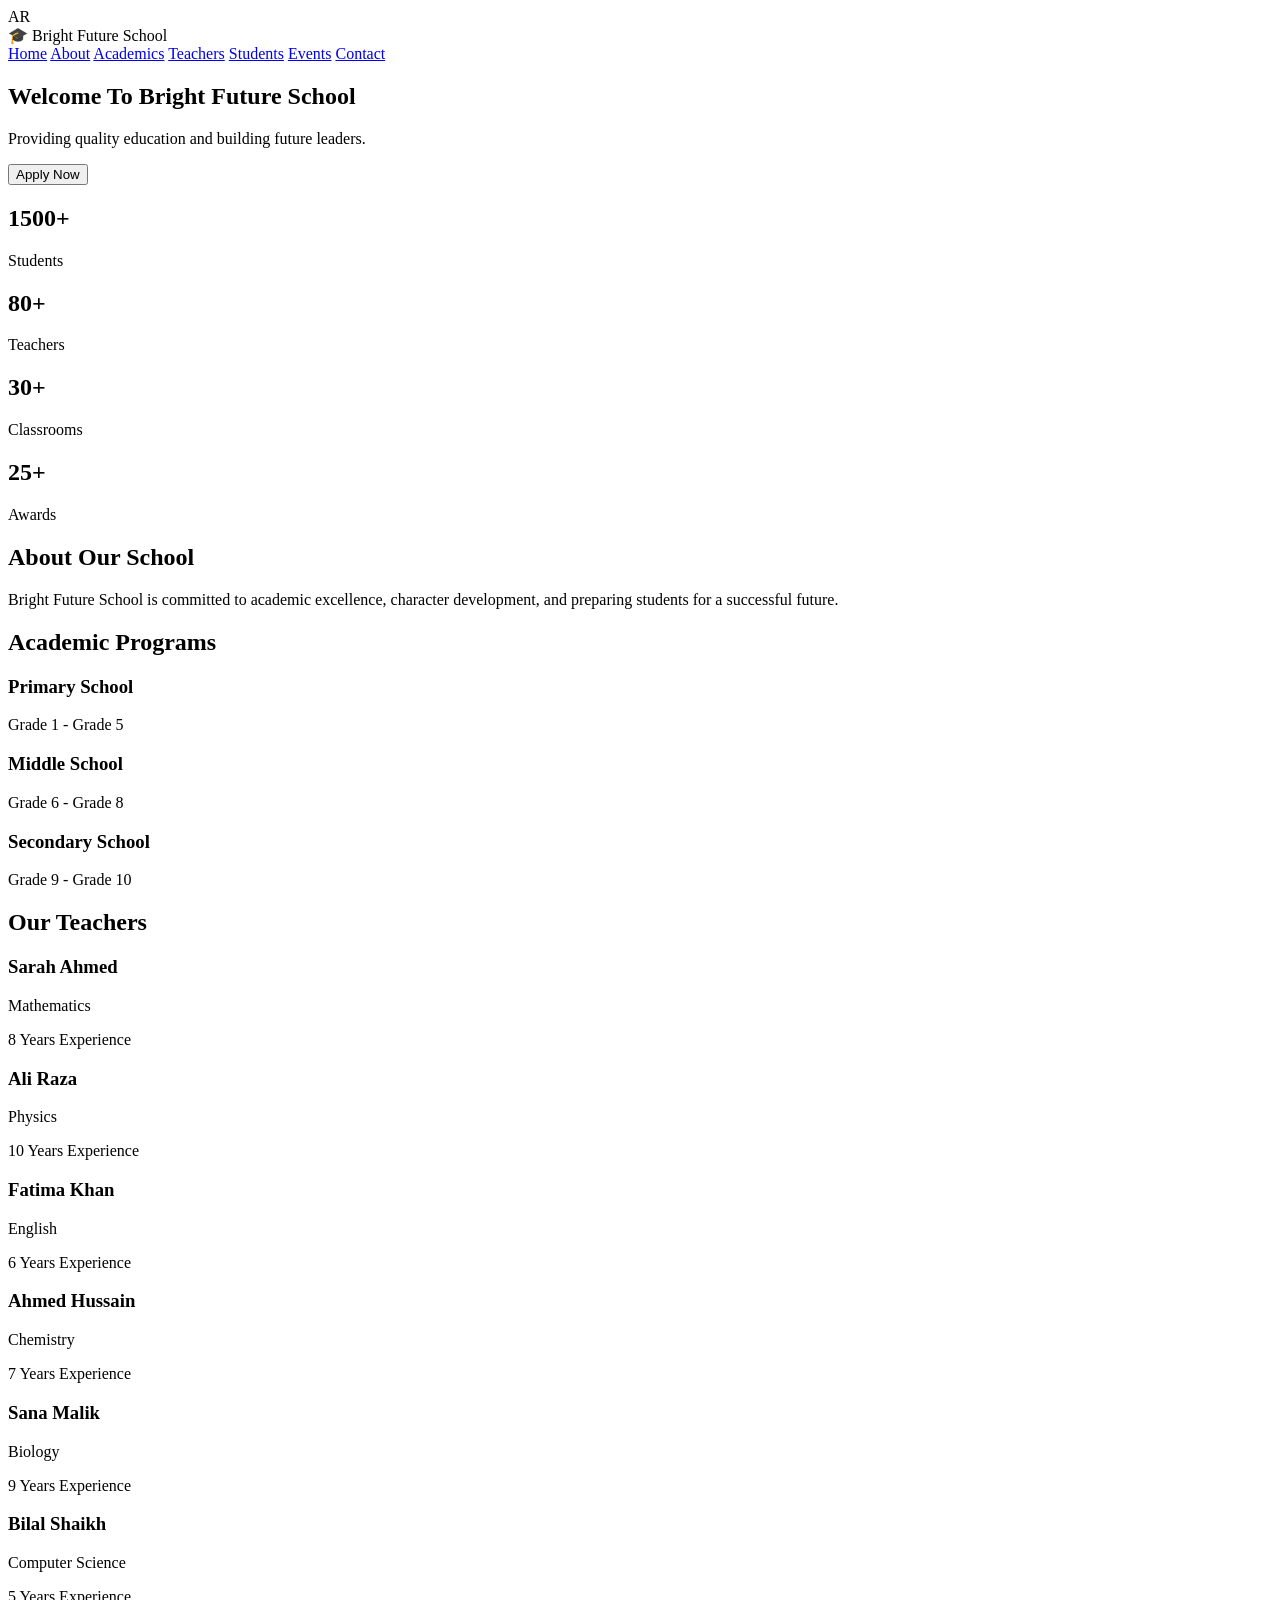
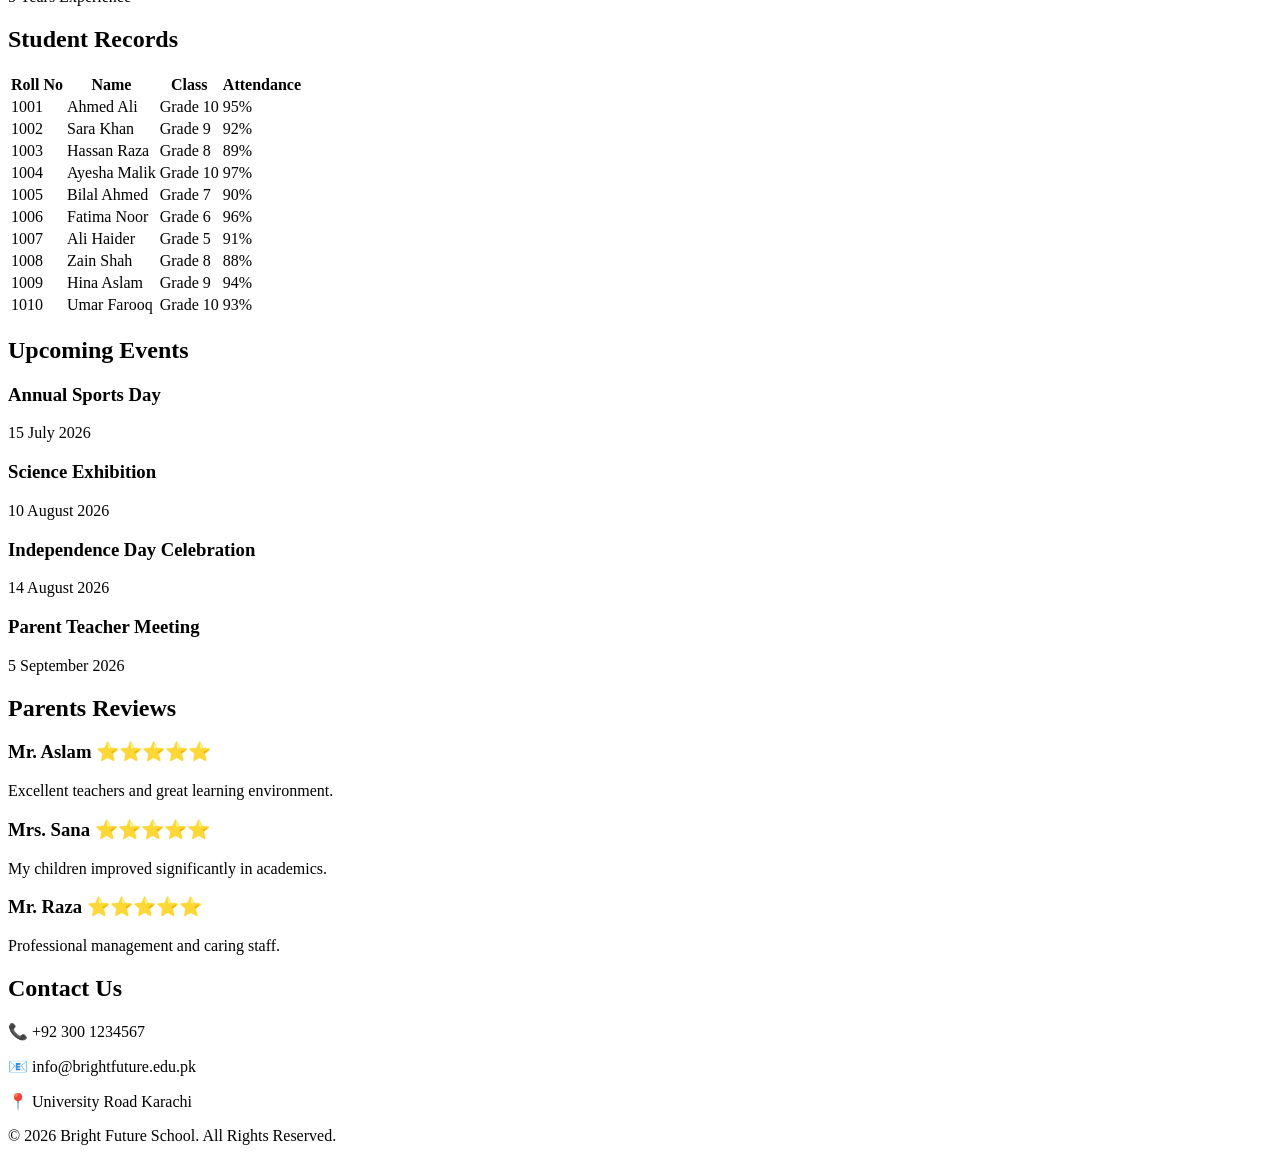
==== index.html @ 13b85ccb "Add main index.html file with organized structure" ====
<!DOCTYPE html>
<html lang="en">
<head>
  <meta charset="UTF-8">
  <meta name="viewport" content="width=device-width, initial-scale=1.0">
  <title>Bright Future School</title>
  <link href="https://fonts.googleapis.com/css2?family=Poppins:wght@300;400;500;600;700&display=swap" rel="stylesheet">
  <link rel="stylesheet" href="css/style.css">
</head>
<body>

  <!-- SPLASH SCREEN -->
  <div id="splash-screen">
    <div class="logo">AR</div>
    <!-- LOADING BAR -->
    <div class="loader">
      <div class="progress"></div>
    </div>
  </div>

  <!-- HEADER -->
  <header class="header">
    <div class="logo">🎓 Bright Future School</div>
    <nav class="navbar">
      <a href="#home">Home</a>
      <a href="#about">About</a>
      <a href="#courses">Academics</a>
      <a href="#teachers">Teachers</a>
      <a href="#students">Students</a>
      <a href="#events">Events</a>
      <a href="#contact">Contact</a>
    </nav>
  </header>

  <!-- HERO SECTION -->
  <section class="hero" id="home">
    <div class="hero-content">
      <h1>Welcome To Bright Future School</h1>
      <p>Providing quality education and building future leaders.</p>
      <button>Apply Now</button>
    </div>
  </section>

  <!-- STATS -->
  <section class="stats">
    <div class="stat-card">
      <h2>1500+</h2>
      <p>Students</p>
    </div>
    <div class="stat-card">
      <h2>80+</h2>
      <p>Teachers</p>
    </div>
    <div class="stat-card">
      <h2>30+</h2>
      <p>Classrooms</p>
    </div>
    <div class="stat-card">
      <h2>25+</h2>
      <p>Awards</p>
    </div>
  </section>

  <!-- ABOUT -->
  <section class="about" id="about">
    <h2>About Our School</h2>
    <p>
      Bright Future School is committed to academic excellence, character development,
      and preparing students for a successful future.
    </p>
  </section>

  <!-- COURSES -->
  <section class="courses" id="courses">
    <h2>Academic Programs</h2>
    <div class="course-grid">
      <div class="course-card">
        <h3>Primary School</h3>
        <p>Grade 1 - Grade 5</p>
      </div>
      <div class="course-card">
        <h3>Middle School</h3>
        <p>Grade 6 - Grade 8</p>
      </div>
      <div class="course-card">
        <h3>Secondary School</h3>
        <p>Grade 9 - Grade 10</p>
      </div>
    </div>
  </section>

  <!-- TEACHERS -->
  <section class="teachers" id="teachers">
    <h2>Our Teachers</h2>
    <div class="teacher-grid">
      <div class="teacher-card">
        <h3>Sarah Ahmed</h3>
        <p>Mathematics</p>
        <p>8 Years Experience</p>
      </div>
      <div class="teacher-card">
        <h3>Ali Raza</h3>
        <p>Physics</p>
        <p>10 Years Experience</p>
      </div>
      <div class="teacher-card">
        <h3>Fatima Khan</h3>
        <p>English</p>
        <p>6 Years Experience</p>
      </div>
      <div class="teacher-card">
        <h3>Ahmed Hussain</h3>
        <p>Chemistry</p>
        <p>7 Years Experience</p>
      </div>
      <div class="teacher-card">
        <h3>Sana Malik</h3>
        <p>Biology</p>
        <p>9 Years Experience</p>
      </div>
      <div class="teacher-card">
        <h3>Bilal Shaikh</h3>
        <p>Computer Science</p>
        <p>5 Years Experience</p>
      </div>
    </div>
  </section>

  <!-- STUDENTS -->
  <section class="students" id="students">
    <h2>Student Records</h2>
    <table>
      <tr>
        <th>Roll No</th>
        <th>Name</th>
        <th>Class</th>
        <th>Attendance</th>
      </tr>
      <tr>
        <td>1001</td>
        <td>Ahmed Ali</td>
        <td>Grade 10</td>
        <td>95%</td>
      </tr>
      <tr>
        <td>1002</td>
        <td>Sara Khan</td>
        <td>Grade 9</td>
        <td>92%</td>
      </tr>
      <tr>
        <td>1003</td>
        <td>Hassan Raza</td>
        <td>Grade 8</td>
        <td>89%</td>
      </tr>
      <tr>
        <td>1004</td>
        <td>Ayesha Malik</td>
        <td>Grade 10</td>
        <td>97%</td>
      </tr>
      <tr>
        <td>1005</td>
        <td>Bilal Ahmed</td>
        <td>Grade 7</td>
        <td>90%</td>
      </tr>
      <tr>
        <td>1006</td>
        <td>Fatima Noor</td>
        <td>Grade 6</td>
        <td>96%</td>
      </tr>
      <tr>
        <td>1007</td>
        <td>Ali Haider</td>
        <td>Grade 5</td>
        <td>91%</td>
      </tr>
      <tr>
        <td>1008</td>
        <td>Zain Shah</td>
        <td>Grade 8</td>
        <td>88%</td>
      </tr>
      <tr>
        <td>1009</td>
        <td>Hina Aslam</td>
        <td>Grade 9</td>
        <td>94%</td>
      </tr>
      <tr>
        <td>1010</td>
        <td>Umar Farooq</td>
        <td>Grade 10</td>
        <td>93%</td>
      </tr>
    </table>
  </section>

  <!-- EVENTS -->
  <section class="events" id="events">
    <h2>Upcoming Events</h2>
    <div class="event-card">
      <h3>Annual Sports Day</h3>
      <p>15 July 2026</p>
    </div>
    <div class="event-card">
      <h3>Science Exhibition</h3>
      <p>10 August 2026</p>
    </div>
    <div class="event-card">
      <h3>Independence Day Celebration</h3>
      <p>14 August 2026</p>
    </div>
    <div class="event-card">
      <h3>Parent Teacher Meeting</h3>
      <p>5 September 2026</p>
    </div>
  </section>

  <!-- TESTIMONIALS -->
  <section class="testimonials">
    <h2>Parents Reviews</h2>
    <div class="review">
      <h3>Mr. Aslam ⭐⭐⭐⭐⭐</h3>
      <p>Excellent teachers and great learning environment.</p>
    </div>
    <div class="review">
      <h3>Mrs. Sana ⭐⭐⭐⭐⭐</h3>
      <p>My children improved significantly in academics.</p>
    </div>
    <div class="review">
      <h3>Mr. Raza ⭐⭐⭐⭐⭐</h3>
      <p>Professional management and caring staff.</p>
    </div>
  </section>

  <!-- CONTACT -->
  <section class="contact" id="contact">
    <h2>Contact Us</h2>
    <p>📞 +92 300 1234567</p>
    <p>📧 info@brightfuture.edu.pk</p>
    <p>📍 University Road Karachi</p>
  </section>

  <!-- FOOTER -->
  <footer>
    <p>© 2026 Bright Future School. All Rights Reserved.</p>
  </footer>

  <script src="js/script.js"></script>
</body>
</html>
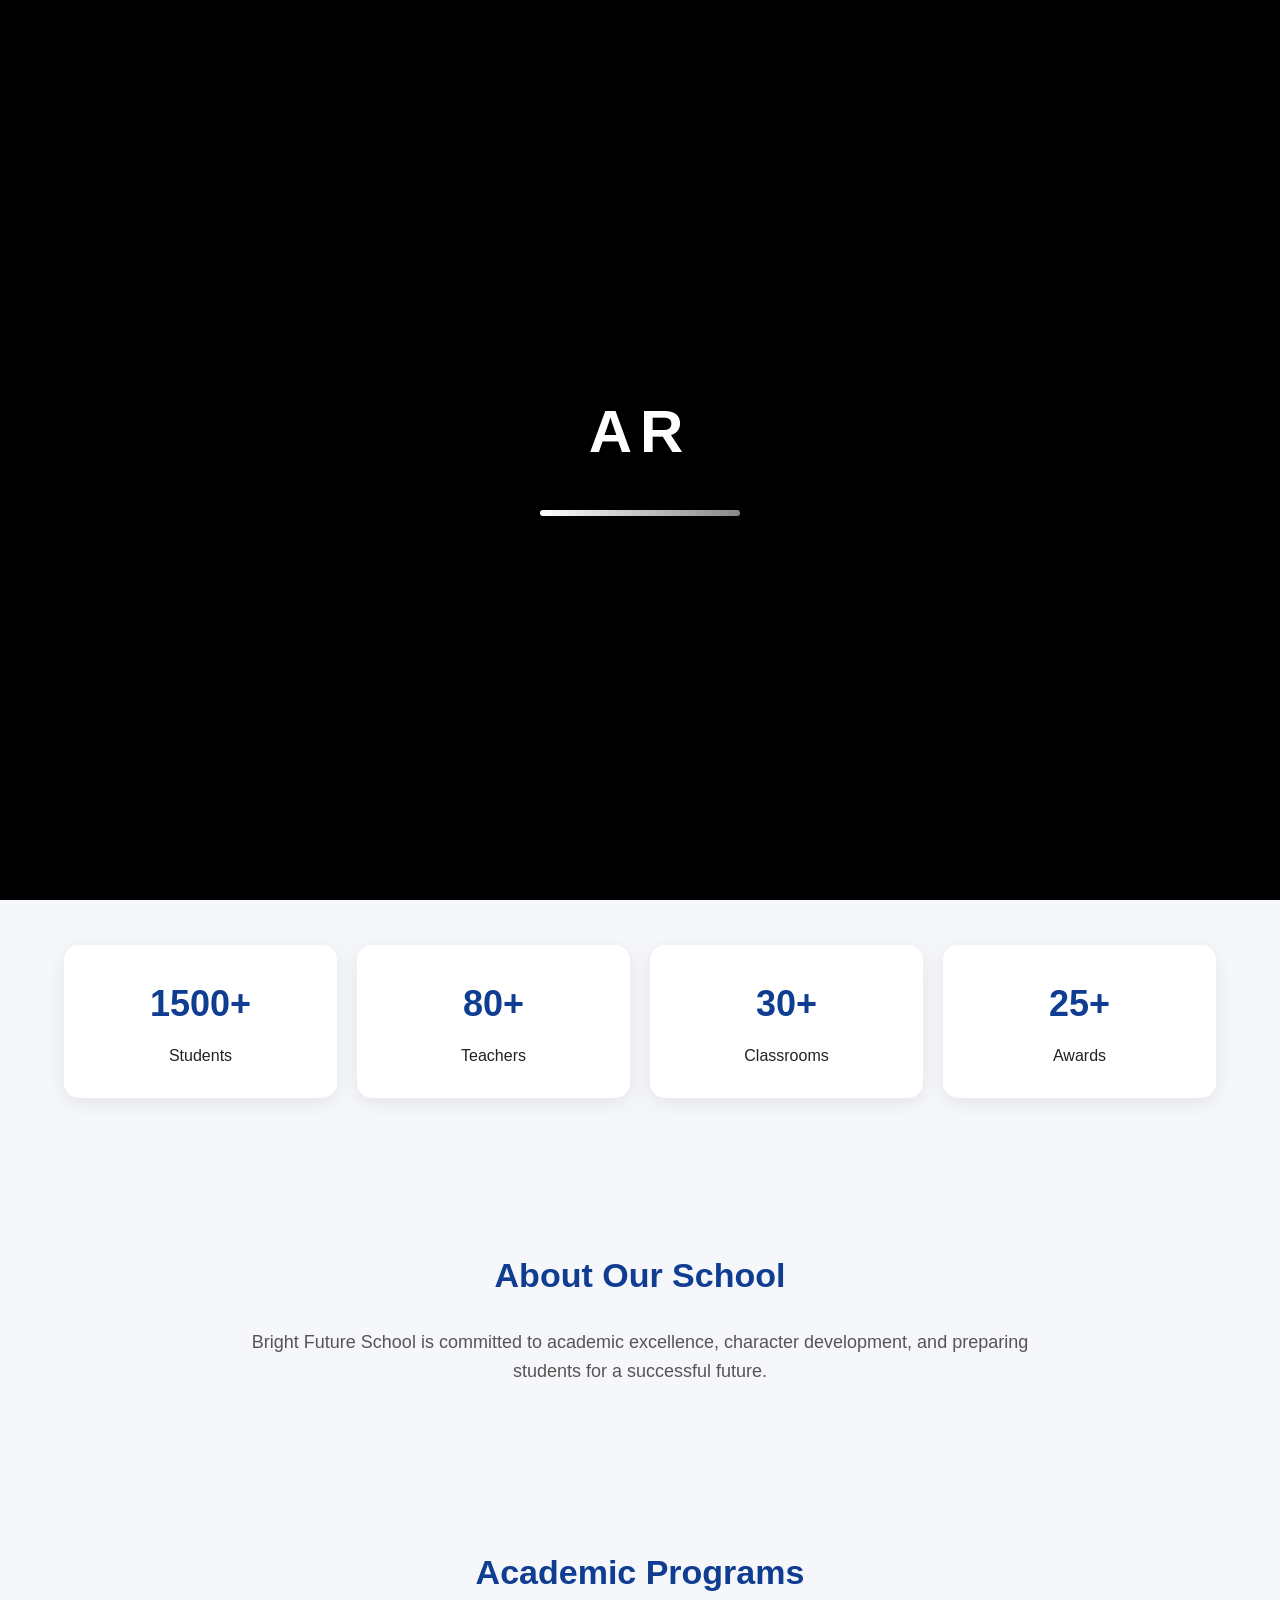
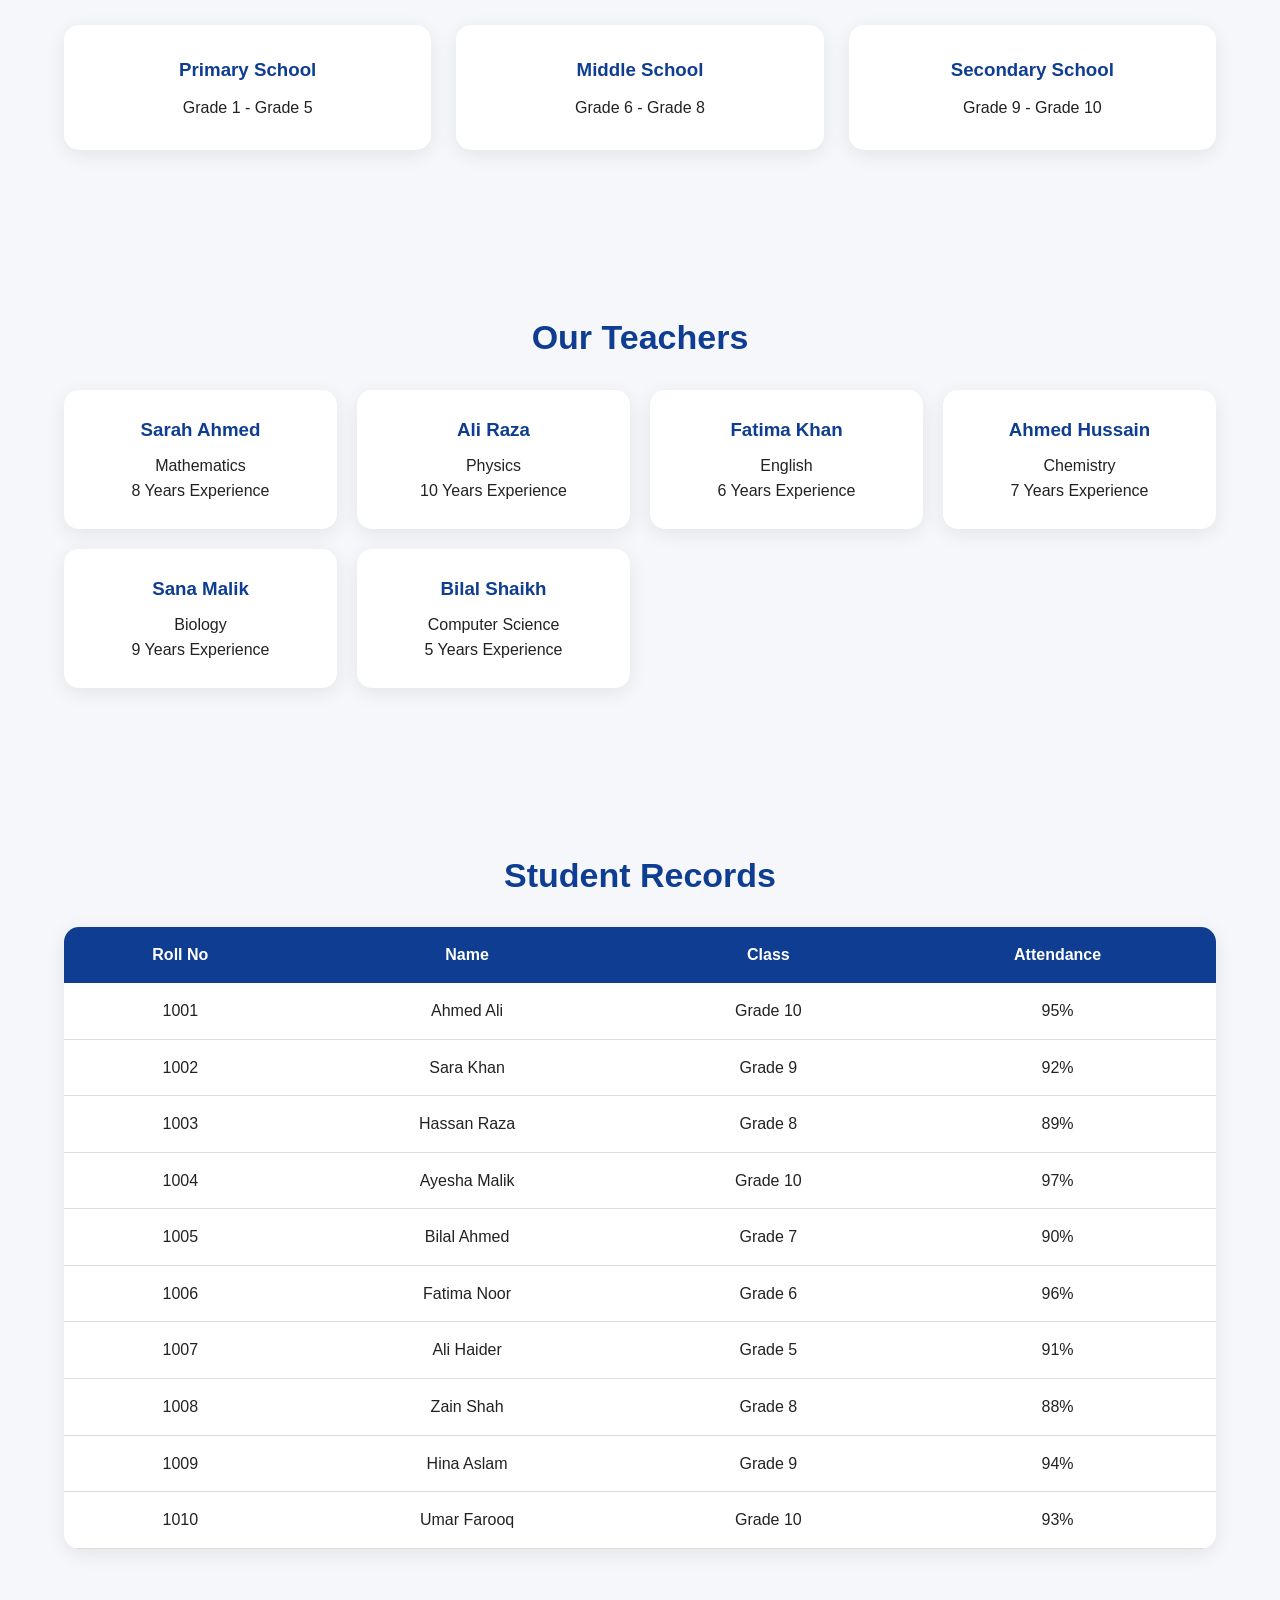
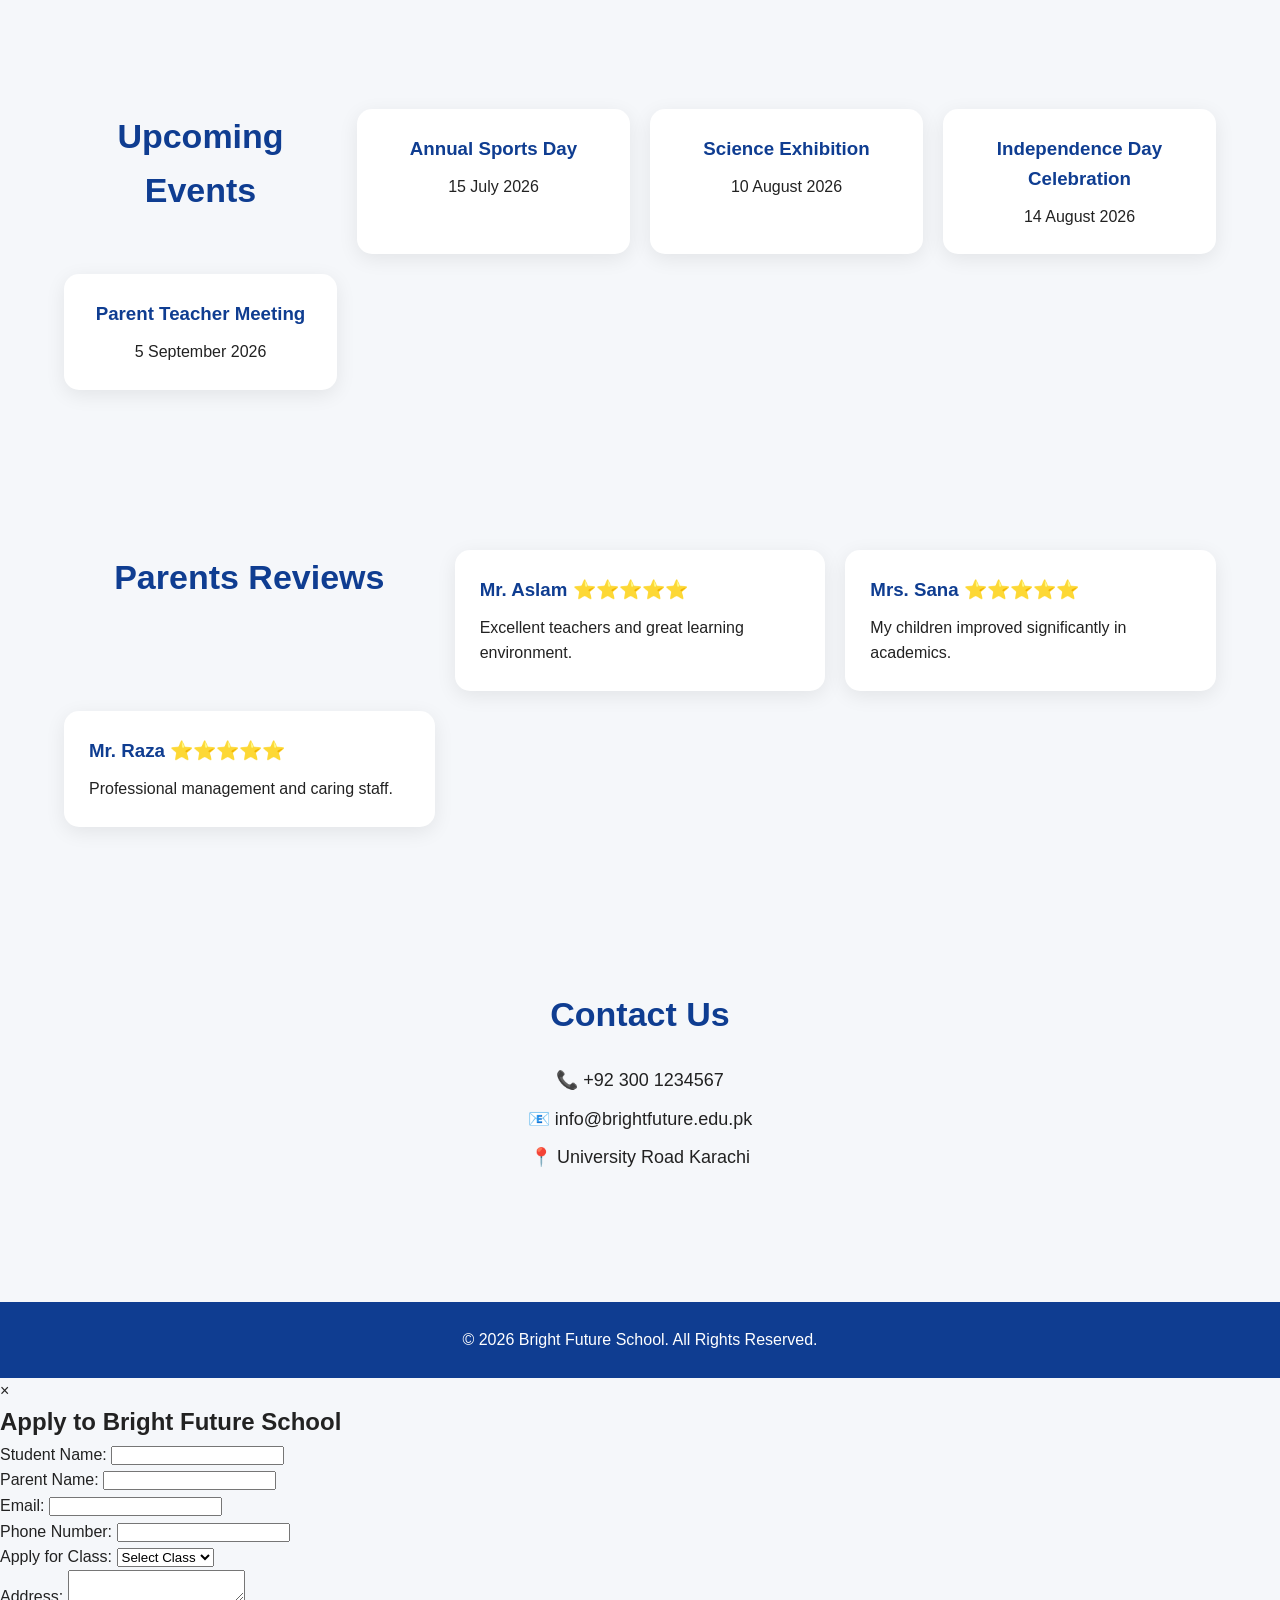
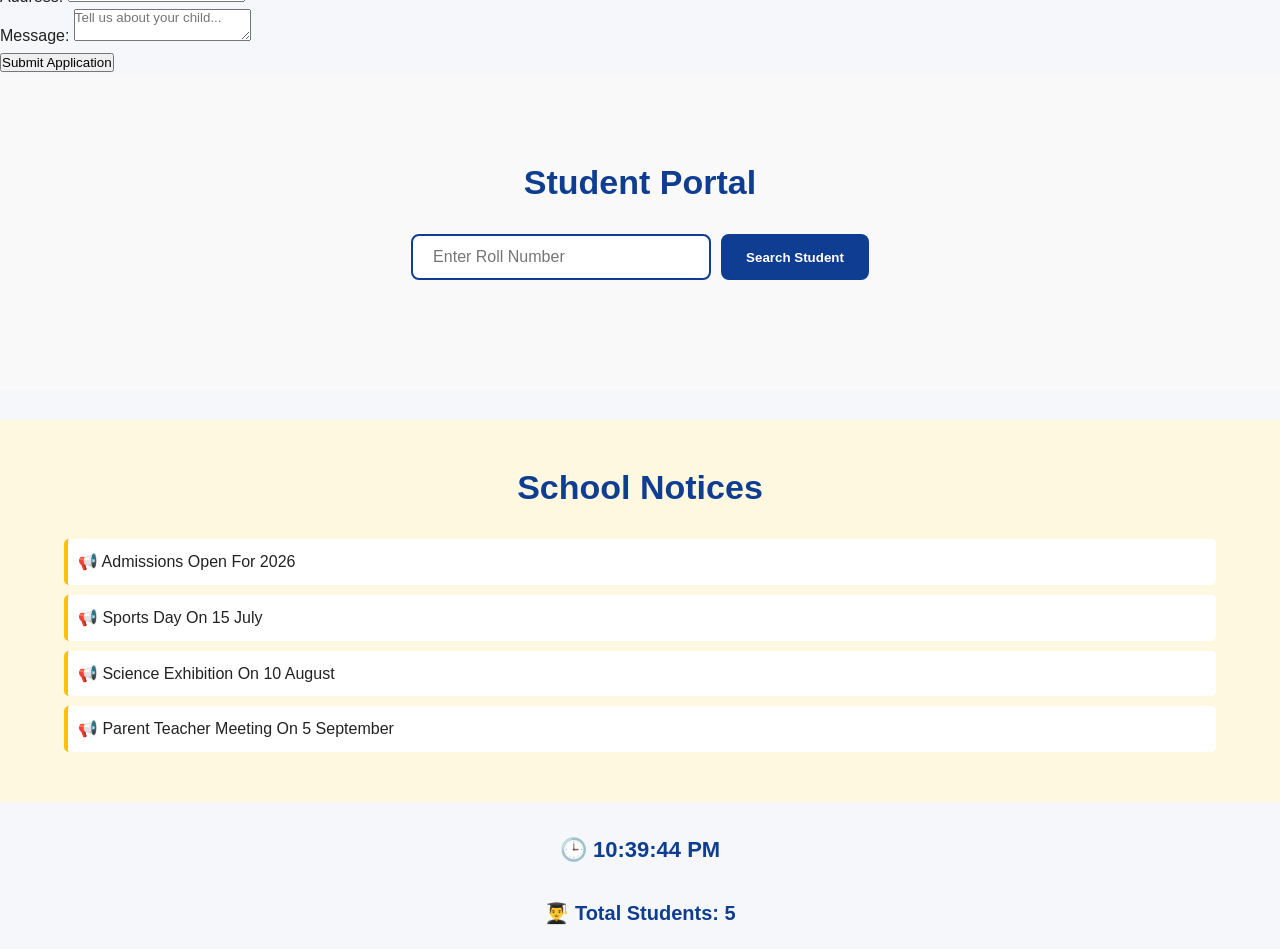
==== commit 452bf6dd: "Fix Apply Now button with modal form" ====
--- a/index.html
+++ b/index.html
@@ -29,6 +29,8 @@
       <a href="#students">Students</a>
       <a href="#events">Events</a>
       <a href="#contact">Contact</a>
+      <a href="todo.html">Todo App</a>
+      <a href="joke-generator.html">Jokes</a>
     </nav>
   </header>
 
@@ -37,7 +39,7 @@
     <div class="hero-content">
       <h1>Welcome To Bright Future School</h1>
       <p>Providing quality education and building future leaders.</p>
-      <button>Apply Now</button>
+      <button id="applyBtn" onclick="applyNow()">Apply Now</button>
     </div>
   </section>
 
@@ -250,6 +252,65 @@
     <p>© 2026 Bright Future School. All Rights Reserved.</p>
   </footer>
 
+  <!-- MODAL FOR APPLICATION FORM -->
+  <div id="applicationModal" class="modal">
+    <div class="modal-content">
+      <span class="close" onclick="closeApplicationForm()">&times;</span>
+      <h2>Apply to Bright Future School</h2>
+      <form id="applicationForm">
+        <div class="form-group">
+          <label for="studentName">Student Name:</label>
+          <input type="text" id="studentName" name="studentName" required>
+        </div>
+
+        <div class="form-group">
+          <label for="parentName">Parent Name:</label>
+          <input type="text" id="parentName" name="parentName" required>
+        </div>
+
+        <div class="form-group">
+          <label for="email">Email:</label>
+          <input type="email" id="email" name="email" required>
+        </div>
+
+        <div class="form-group">
+          <label for="phone">Phone Number:</label>
+          <input type="tel" id="phone" name="phone" required>
+        </div>
+
+        <div class="form-group">
+          <label for="applyClass">Apply for Class:</label>
+          <select id="applyClass" name="applyClass" required>
+            <option value="">Select Class</option>
+            <option value="Grade 1">Grade 1</option>
+            <option value="Grade 2">Grade 2</option>
+            <option value="Grade 3">Grade 3</option>
+            <option value="Grade 4">Grade 4</option>
+            <option value="Grade 5">Grade 5</option>
+            <option value="Grade 6">Grade 6</option>
+            <option value="Grade 7">Grade 7</option>
+            <option value="Grade 8">Grade 8</option>
+            <option value="Grade 9">Grade 9</option>
+            <option value="Grade 10">Grade 10</option>
+          </select>
+        </div>
+
+        <div class="form-group">
+          <label for="address">Address:</label>
+          <textarea id="address" name="address" required></textarea>
+        </div>
+
+        <div class="form-group">
+          <label for="message">Message:</label>
+          <textarea id="message" name="message" placeholder="Tell us about your child..."></textarea>
+        </div>
+
+        <button type="submit" class="submit-btn">Submit Application</button>
+      </form>
+      <div id="formMessage" style="display: none; margin-top: 15px; padding: 10px; border-radius: 5px;"></div>
+    </div>
+  </div>
+
   <script src="js/script.js"></script>
 </body>
-</html>+</html>
--- a/css/style.css
+++ b/css/style.css
@@ -0,0 +1,701 @@
+/* ============================
+   GLOBAL STYLES
+   ============================ */
+
+* {
+  margin: 0;
+  padding: 0;
+  box-sizing: border-box;
+  font-family: 'Poppins', sans-serif;
+}
+
+body {
+  background: #f5f7fa;
+  color: #222;
+  line-height: 1.6;
+}
+
+/* ============================
+   SPLASH SCREEN
+   ============================ */
+
+#splash-screen {
+  position: fixed;
+  width: 100%;
+  height: 100%;
+  background: #000;
+  display: flex;
+  flex-direction: column;
+  justify-content: center;
+  align-items: center;
+  z-index: 9999;
+}
+
+/* AR Logo */
+.logo {
+  font-size: 60px;
+  font-weight: bold;
+  color: #fff;
+  letter-spacing: 8px;
+  margin-bottom: 30px;
+  animation: glow 1.5s infinite alternate;
+}
+
+/* Glow effect */
+@keyframes glow {
+  from {
+    text-shadow: 0 0 10px #fff, 0 0 20px #666;
+    transform: scale(1);
+  }
+  to {
+    text-shadow: 0 0 20px #fff, 0 0 40px #aaa;
+    transform: scale(1.1);
+  }
+}
+
+/* Loader container */
+.loader {
+  width: 200px;
+  height: 6px;
+  background: #222;
+  border-radius: 50px;
+  overflow: hidden;
+}
+
+/* Progress bar */
+.progress {
+  height: 100%;
+  width: 0%;
+  background: linear-gradient(90deg, #ffffff, #888);
+  animation: loading 2.5s linear forwards;
+}
+
+/* Loading animation */
+@keyframes loading {
+  from {
+    width: 0%;
+  }
+  to {
+    width: 100%;
+  }
+}
+
+/* ============================
+   HEADER & NAVIGATION
+   ============================ */
+
+.header {
+  background: #0f3d91;
+  color: white;
+  padding: 15px 5%;
+  display: flex;
+  justify-content: space-between;
+  align-items: center;
+  position: sticky;
+  top: 0;
+  z-index: 1000;
+  box-shadow: 0 2px 10px rgba(0, 0, 0, 0.2);
+}
+
+.header .logo {
+  font-size: 22px;
+  font-weight: 700;
+  animation: none;
+  text-shadow: none;
+  margin-bottom: 0;
+  letter-spacing: 2px;
+}
+
+.navbar {
+  display: flex;
+  gap: 20px;
+}
+
+.navbar a {
+  text-decoration: none;
+  color: white;
+  font-weight: 500;
+  transition: 0.3s;
+}
+
+.navbar a:hover {
+  color: #ffc107;
+}
+
+/* ============================
+   HERO SECTION
+   ============================ */
+
+.hero {
+  height: 90vh;
+  display: flex;
+  justify-content: center;
+  align-items: center;
+  text-align: center;
+  background: linear-gradient(rgba(15, 61, 145, 0.8), rgba(15, 61, 145, 0.8)),
+    url('https://images.unsplash.com/photo-1580582932707-520aed937b7b?auto=format&fit=crop&w=1200&q=80');
+  background-size: cover;
+  background-position: center;
+  color: white;
+  padding: 20px;
+}
+
+.hero-content h1 {
+  font-size: 48px;
+  margin-bottom: 15px;
+}
+
+.hero-content p {
+  font-size: 18px;
+  margin-bottom: 25px;
+}
+
+.hero-content button {
+  background: #ffc107;
+  border: none;
+  padding: 14px 35px;
+  font-size: 17px;
+  border-radius: 30px;
+  cursor: pointer;
+  font-weight: 600;
+  transition: 0.3s;
+}
+
+.hero-content button:hover {
+  transform: translateY(-3px);
+  box-shadow: 0 10px 20px rgba(255, 193, 7, 0.3);
+}
+
+/* ============================
+   SECTION TITLES
+   ============================ */
+
+section h2 {
+  text-align: center;
+  margin-bottom: 25px;
+  color: #0f3d91;
+  font-size: 34px;
+}
+
+/* ============================
+   STATS SECTION
+   ============================ */
+
+.stats {
+  padding: 70px 5%;
+  display: grid;
+  grid-template-columns: repeat(auto-fit, minmax(180px, 1fr));
+  gap: 20px;
+}
+
+.stat-card {
+  background: white;
+  padding: 30px;
+  text-align: center;
+  border-radius: 15px;
+  box-shadow: 0 5px 20px rgba(0, 0, 0, 0.08);
+  transition: 0.3s;
+}
+
+.stat-card:hover {
+  transform: translateY(-5px);
+  box-shadow: 0 15px 30px rgba(0, 0, 0, 0.15);
+}
+
+.stat-card h2 {
+  color: #0f3d91;
+  font-size: 36px;
+  margin-bottom: 10px;
+}
+
+.stat-card p {
+  margin-top: 10px;
+  font-size: 16px;
+}
+
+/* ============================
+   ABOUT SECTION
+   ============================ */
+
+.about {
+  padding: 80px 8%;
+  text-align: center;
+}
+
+.about p {
+  max-width: 800px;
+  margin: auto;
+  font-size: 18px;
+  color: #555;
+}
+
+/* ============================
+   COURSES SECTION
+   ============================ */
+
+.courses {
+  padding: 80px 5%;
+}
+
+.course-grid {
+  display: grid;
+  grid-template-columns: repeat(auto-fit, minmax(250px, 1fr));
+  gap: 25px;
+}
+
+.course-card {
+  background: white;
+  padding: 30px;
+  border-radius: 15px;
+  box-shadow: 0 5px 20px rgba(0, 0, 0, 0.08);
+  text-align: center;
+  transition: 0.3s;
+}
+
+.course-card:hover {
+  transform: translateY(-5px);
+  box-shadow: 0 15px 30px rgba(0, 0, 0, 0.15);
+}
+
+.course-card h3 {
+  color: #0f3d91;
+  margin-bottom: 10px;
+}
+
+/* ============================
+   TEACHERS SECTION
+   ============================ */
+
+.teachers {
+  padding: 80px 5%;
+}
+
+.teacher-grid {
+  display: grid;
+  grid-template-columns: repeat(auto-fit, minmax(250px, 1fr));
+  gap: 20px;
+}
+
+.teacher-card {
+  background: white;
+  padding: 25px;
+  border-radius: 15px;
+  text-align: center;
+  box-shadow: 0 5px 20px rgba(0, 0, 0, 0.08);
+  transition: 0.3s;
+}
+
+.teacher-card:hover {
+  transform: translateY(-5px);
+  box-shadow: 0 15px 30px rgba(0, 0, 0, 0.15);
+}
+
+.teacher-card h3 {
+  color: #0f3d91;
+  margin-bottom: 8px;
+}
+
+/* ============================
+   STUDENTS SECTION
+   ============================ */
+
+.students {
+  padding: 80px 5%;
+  overflow-x: auto;
+}
+
+table {
+  width: 100%;
+  border-collapse: collapse;
+  background: white;
+  border-radius: 15px;
+  overflow: hidden;
+  box-shadow: 0 5px 20px rgba(0, 0, 0, 0.08);
+}
+
+table th {
+  background: #0f3d91;
+  color: white;
+  padding: 15px;
+  font-weight: 600;
+}
+
+table td {
+  padding: 15px;
+  border-bottom: 1px solid #ddd;
+  text-align: center;
+}
+
+table tr:hover {
+  background: #f1f5ff;
+}
+
+/* ============================
+   EVENTS SECTION
+   ============================ */
+
+.events {
+  padding: 80px 5%;
+  display: grid;
+  grid-template-columns: repeat(auto-fit, minmax(250px, 1fr));
+  gap: 20px;
+}
+
+.event-card {
+  background: white;
+  padding: 25px;
+  border-radius: 15px;
+  box-shadow: 0 5px 20px rgba(0, 0, 0, 0.08);
+  transition: 0.3s;
+  text-align: center;
+}
+
+.event-card:hover {
+  transform: translateY(-5px);
+  box-shadow: 0 15px 30px rgba(0, 0, 0, 0.15);
+}
+
+.event-card h3 {
+  color: #0f3d91;
+  margin-bottom: 10px;
+}
+
+/* ============================
+   TESTIMONIALS SECTION
+   ============================ */
+
+.testimonials {
+  padding: 80px 5%;
+  display: grid;
+  grid-template-columns: repeat(auto-fit, minmax(300px, 1fr));
+  gap: 20px;
+}
+
+.review {
+  background: white;
+  padding: 25px;
+  border-radius: 15px;
+  box-shadow: 0 5px 20px rgba(0, 0, 0, 0.08);
+  transition: 0.3s;
+}
+
+.review:hover {
+  box-shadow: 0 15px 30px rgba(0, 0, 0, 0.15);
+}
+
+.review h3 {
+  margin-bottom: 10px;
+  color: #0f3d91;
+}
+
+/* ============================
+   CONTACT SECTION
+   ============================ */
+
+.contact {
+  padding: 80px 5%;
+  text-align: center;
+}
+
+.contact p {
+  margin: 10px 0;
+  font-size: 18px;
+}
+
+/* ============================
+   FOOTER
+   ============================ */
+
+footer {
+  background: #0f3d91;
+  color: white;
+  text-align: center;
+  padding: 25px;
+  margin-top: 40px;
+}
+
+/* ============================
+   STUDENT PORTAL
+   ============================ */
+
+.student-portal {
+  padding: 80px 5%;
+  text-align: center;
+  background: #f9f9f9;
+}
+
+.portal-box {
+  display: flex;
+  gap: 10px;
+  justify-content: center;
+  margin-bottom: 30px;
+}
+
+.portal-box input {
+  padding: 12px 20px;
+  border: 2px solid #0f3d91;
+  border-radius: 8px;
+  font-size: 16px;
+  width: 300px;
+}
+
+.portal-box button {
+  padding: 12px 25px;
+  background: #0f3d91;
+  color: white;
+  border: none;
+  border-radius: 8px;
+  cursor: pointer;
+  font-weight: 600;
+  transition: 0.3s;
+}
+
+.portal-box button:hover {
+  background: #0a2a6a;
+  transform: translateY(-2px);
+}
+
+/* ============================
+   STUDENT CARD
+   ============================ */
+
+.student-card {
+  background: white;
+  padding: 25px;
+  border-radius: 15px;
+  max-width: 500px;
+  margin: 20px auto;
+  box-shadow: 0 5px 20px rgba(0, 0, 0, 0.1);
+  text-align: left;
+}
+
+.student-card h3 {
+  color: #0f3d91;
+  margin-bottom: 15px;
+  text-align: center;
+}
+
+.student-card p {
+  margin: 8px 0;
+  color: #555;
+}
+
+/* ============================
+   NOTICE BOARD
+   ============================ */
+
+.notice-board {
+  padding: 40px 5%;
+  background: #fff8e1;
+  margin: 30px 0;
+}
+
+.notice-board h2 {
+  color: #0f3d91;
+}
+
+.notice-board p {
+  padding: 10px;
+  background: white;
+  border-left: 4px solid #ffc107;
+  margin: 10px 0;
+  border-radius: 5px;
+}
+
+/* ============================
+   LIVE CLOCK
+   ============================ */
+
+#liveClock {
+  text-align: center;
+  font-size: 22px;
+  font-weight: 600;
+  margin: 30px;
+  color: #0f3d91;
+}
+
+/* ============================
+   ADMIN DASHBOARD
+   ============================ */
+
+.admin-dashboard {
+  padding: 80px 5%;
+  max-width: 1000px;
+  margin: 0 auto;
+}
+
+.dashboard-stats {
+  display: grid;
+  grid-template-columns: repeat(auto-fit, minmax(200px, 1fr));
+  gap: 20px;
+  margin-bottom: 40px;
+}
+
+.dashboard-card {
+  background: white;
+  padding: 30px;
+  border-radius: 15px;
+  text-align: center;
+  box-shadow: 0 5px 20px rgba(0, 0, 0, 0.08);
+}
+
+.dashboard-card h3 {
+  color: #0f3d91;
+  font-size: 32px;
+  margin-bottom: 10px;
+}
+
+.admin-form {
+  background: white;
+  padding: 25px;
+  margin: 20px 0;
+  border-radius: 15px;
+  box-shadow: 0 5px 20px rgba(0, 0, 0, 0.08);
+}
+
+.admin-form h3 {
+  color: #0f3d91;
+  margin-bottom: 15px;
+}
+
+.admin-form input {
+  width: 100%;
+  padding: 12px;
+  margin: 10px 0;
+  border: 2px solid #ddd;
+  border-radius: 8px;
+  font-size: 16px;
+  transition: 0.3s;
+}
+
+.admin-form input:focus {
+  outline: none;
+  border-color: #0f3d91;
+  box-shadow: 0 0 5px rgba(15, 61, 145, 0.3);
+}
+
+.admin-form button {
+  width: 100%;
+  padding: 12px;
+  background: #0f3d91;
+  color: white;
+  border: none;
+  border-radius: 8px;
+  cursor: pointer;
+  font-weight: 600;
+  transition: 0.3s;
+  margin-top: 10px;
+}
+
+.admin-form button:hover {
+  background: #0a2a6a;
+  transform: translateY(-2px);
+}
+
+#adminResult {
+  margin-top: 30px;
+}
+
+/* ============================
+   SCROLLBAR
+   ============================ */
+
+::-webkit-scrollbar {
+  width: 8px;
+}
+
+::-webkit-scrollbar-thumb {
+  background: #0f3d91;
+  border-radius: 20px;
+}
+
+::-webkit-scrollbar-track {
+  background: #f1f1f1;
+}
+
+/* ============================
+   RESPONSIVE DESIGN
+   ============================ */
+
+@media (max-width: 768px) {
+  .header {
+    flex-direction: column;
+    gap: 15px;
+  }
+
+  .navbar {
+    flex-wrap: wrap;
+    justify-content: center;
+    gap: 10px;
+  }
+
+  .hero-content h1 {
+    font-size: 32px;
+  }
+
+  .hero {
+    height: 75vh;
+  }
+
+  section h2 {
+    font-size: 28px;
+  }
+
+  .header .logo {
+    font-size: 20px;
+  }
+
+  .portal-box {
+    flex-direction: column;
+  }
+
+  .portal-box input {
+    width: 100%;
+  }
+
+  .stats {
+    padding: 40px 5%;
+  }
+
+  .courses,
+  .teachers,
+  .events,
+  .testimonials {
+    padding: 40px 5%;
+  }
+
+  table {
+    font-size: 14px;
+  }
+
+  table td,
+  table th {
+    padding: 10px 5px;
+  }
+}
+
+@media (max-width: 480px) {
+  .hero-content h1 {
+    font-size: 24px;
+  }
+
+  .hero-content p {
+    font-size: 16px;
+  }
+
+  .logo {
+    font-size: 40px;
+  }
+
+  .navbar {
+    gap: 8px;
+  }
+
+  .navbar a {
+    font-size: 14px;
+  }
+
+  section h2 {
+    font-size: 24px;
+  }
+}
